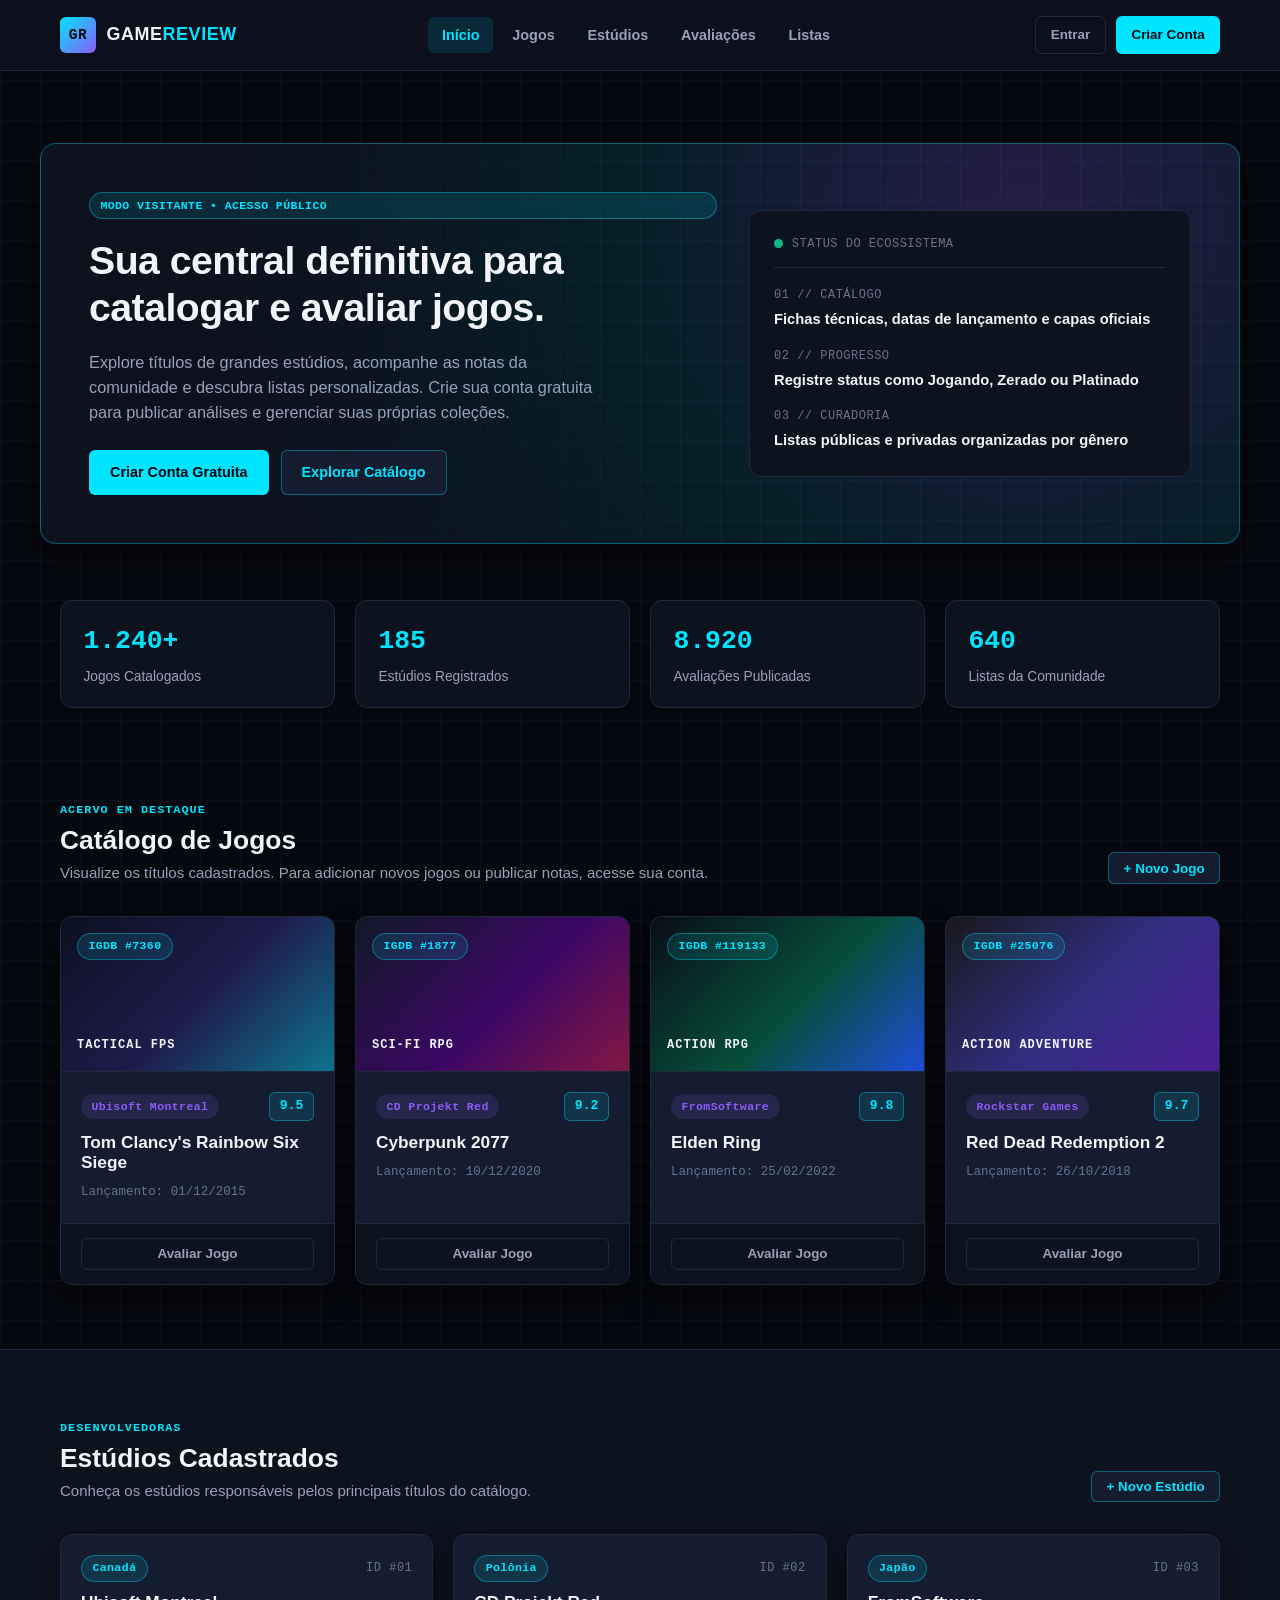
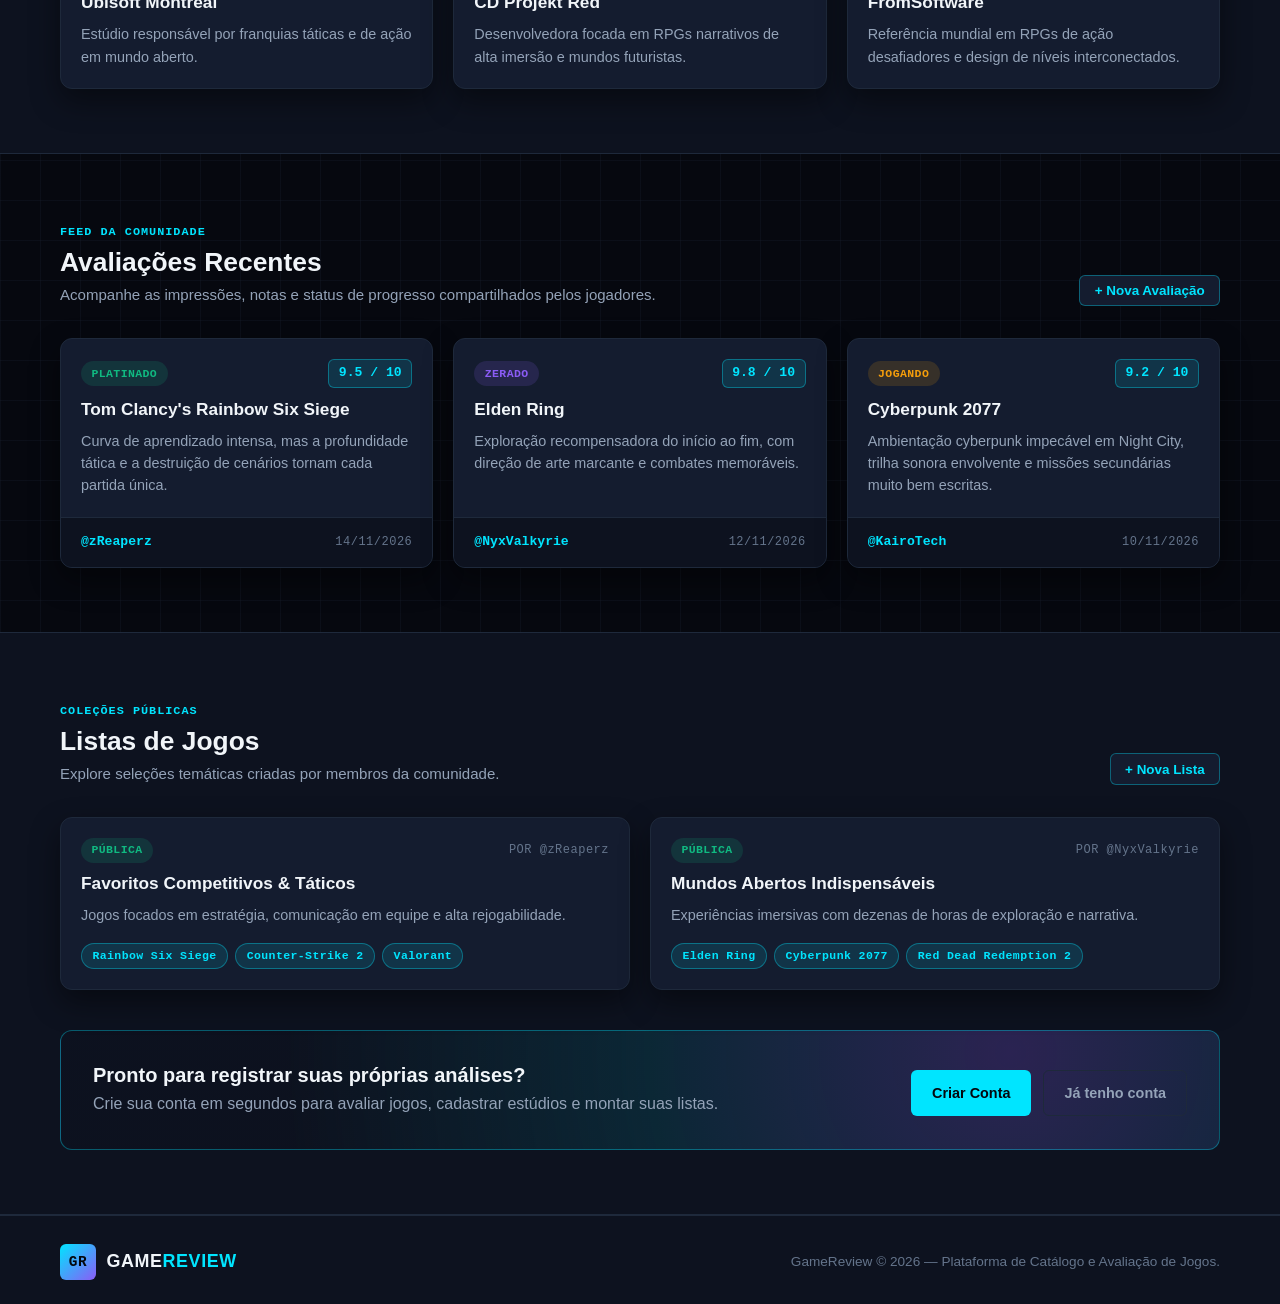
==== index.html @ a233adb2 "feat(home): cria tela inicial responsiva para visitantes Implementada a estrutura semantica da pagin" ====
<!DOCTYPE html>
<html lang="pt-BR">
<head>
    <meta charset="UTF-8">
    <meta name="viewport" content="width=device-width, initial-scale=1.0">
    <title>GameReview — Ecossistema de Análise e Catálogo de Jogos</title>
    <link rel="stylesheet" href="css/style.css">
</head>
<body>
    <header class="site-header">
        <div class="container header-inner">
            <a href="index.html" class="brand">
                <span class="brand-mark">GR</span>
                <span class="brand-name">GAME<span class="brand-accent">REVIEW</span></span>
            </a>

            <button type="button" id="menu-toggle" class="menu-toggle" aria-label="Abrir menu" aria-expanded="false">
                <span class="menu-bar"></span>
                <span class="menu-bar"></span>
                <span class="menu-bar"></span>
            </button>

            <nav id="nav-menu" class="nav-menu" aria-label="Navegação principal">
                <a href="#inicio" class="nav-link active">Início</a>
                <a href="#catalogo" class="nav-link">Jogos</a>
                <a href="#estudios" class="nav-link">Estúdios</a>
                <a href="#avaliacoes" class="nav-link">Avaliações</a>
                <a href="#listas" class="nav-link">Listas</a>
                <div class="nav-auth-mobile">
                    <a href="login.html" class="btn btn-ghost btn-sm">Entrar</a>
                    <a href="cadastro.html" class="btn btn-primary btn-sm">Criar Conta</a>
                </div>
            </nav>

            <div class="header-actions">
                <a href="login.html" class="btn btn-ghost btn-sm">Entrar</a>
                <a href="cadastro.html" class="btn btn-primary btn-sm">Criar Conta</a>
            </div>
        </div>
    </header>

    <main class="site-main">
        <section id="inicio" class="hero">
            <div class="container hero-grid">
                <div class="hero-content">
                    <span class="badge badge-cyan">MODO VISITANTE • ACESSO PÚBLICO</span>
                    <h1>Sua central definitiva para catalogar e avaliar jogos.</h1>
                    <p>Explore títulos de grandes estúdios, acompanhe as notas da comunidade e descubra listas personalizadas. Crie sua conta gratuita para publicar análises e gerenciar suas próprias coleções.</p>
                    <div class="hero-actions">
                        <a href="cadastro.html" class="btn btn-primary">Criar Conta Gratuita</a>
                        <a href="#catalogo" class="btn btn-secondary">Explorar Catálogo</a>
                    </div>
                </div>

                <aside class="hero-panel" aria-label="Resumo da plataforma">
                    <div class="hero-panel-header">
                        <span class="status-dot"></span>
                        <span class="mono-label">STATUS DO ECOSSISTEMA</span>
                    </div>
                    <div class="hero-panel-list">
                        <div class="hero-panel-item">
                            <span class="mono-label">01 // CATÁLOGO</span>
                            <strong>Fichas técnicas, datas de lançamento e capas oficiais</strong>
                        </div>
                        <div class="hero-panel-item">
                            <span class="mono-label">02 // PROGRESSO</span>
                            <strong>Registre status como Jogando, Zerado ou Platinado</strong>
                        </div>
                        <div class="hero-panel-item">
                            <span class="mono-label">03 // CURADORIA</span>
                            <strong>Listas públicas e privadas organizadas por gênero</strong>
                        </div>
                    </div>
                </aside>
            </div>
        </section>

        <section class="stats-strip" aria-label="Indicadores da comunidade">
            <div class="container grid-4">
                <article class="stat-card">
                    <span class="stat-value">1.240+</span>
                    <span class="stat-label">Jogos Catalogados</span>
                </article>
                <article class="stat-card">
                    <span class="stat-value">185</span>
                    <span class="stat-label">Estúdios Registrados</span>
                </article>
                <article class="stat-card">
                    <span class="stat-value">8.920</span>
                    <span class="stat-label">Avaliações Publicadas</span>
                </article>
                <article class="stat-card">
                    <span class="stat-value">640</span>
                    <span class="stat-label">Listas da Comunidade</span>
                </article>
            </div>
        </section>

        <section id="catalogo" class="section-block">
            <div class="container">
                <div class="home-section-header">
                    <div>
                        <span class="section-kicker">ACERVO EM DESTAQUE</span>
                        <h2>Catálogo de Jogos</h2>
                        <p>Visualize os títulos cadastrados. Para adicionar novos jogos ou publicar notas, acesse sua conta.</p>
                    </div>
                    <button type="button" class="btn btn-secondary btn-sm" data-visitor-restricted="cadastrar novos jogos">+ Novo Jogo</button>
                </div>

                <div class="grid-4">
                    <article class="card game-card">
                        <div class="game-visual cover-variant-1">
                            <span class="badge badge-cyan">IGDB #7360</span>
                            <span class="game-genre">TACTICAL FPS</span>
                        </div>
                        <div class="card-body">
                            <div class="flex-between">
                                <span class="badge badge-violet">Ubisoft Montreal</span>
                                <span class="score-chip">9.5</span>
                            </div>
                            <h3 class="card-title">Tom Clancy's Rainbow Six Siege</h3>
                            <p class="card-meta">Lançamento: 01/12/2015</p>
                        </div>
                        <div class="card-footer">
                            <button type="button" class="btn btn-ghost btn-sm btn-full" data-visitor-restricted="avaliar este jogo">Avaliar Jogo</button>
                        </div>
                    </article>

                    <article class="card game-card">
                        <div class="game-visual cover-variant-2">
                            <span class="badge badge-cyan">IGDB #1877</span>
                            <span class="game-genre">SCI-FI RPG</span>
                        </div>
                        <div class="card-body">
                            <div class="flex-between">
                                <span class="badge badge-violet">CD Projekt Red</span>
                                <span class="score-chip">9.2</span>
                            </div>
                            <h3 class="card-title">Cyberpunk 2077</h3>
                            <p class="card-meta">Lançamento: 10/12/2020</p>
                        </div>
                        <div class="card-footer">
                            <button type="button" class="btn btn-ghost btn-sm btn-full" data-visitor-restricted="avaliar este jogo">Avaliar Jogo</button>
                        </div>
                    </article>

                    <article class="card game-card">
                        <div class="game-visual cover-variant-3">
                            <span class="badge badge-cyan">IGDB #119133</span>
                            <span class="game-genre">ACTION RPG</span>
                        </div>
                        <div class="card-body">
                            <div class="flex-between">
                                <span class="badge badge-violet">FromSoftware</span>
                                <span class="score-chip">9.8</span>
                            </div>
                            <h3 class="card-title">Elden Ring</h3>
                            <p class="card-meta">Lançamento: 25/02/2022</p>
                        </div>
                        <div class="card-footer">
                            <button type="button" class="btn btn-ghost btn-sm btn-full" data-visitor-restricted="avaliar este jogo">Avaliar Jogo</button>
                        </div>
                    </article>

                    <article class="card game-card">
                        <div class="game-visual cover-variant-4">
                            <span class="badge badge-cyan">IGDB #25076</span>
                            <span class="game-genre">ACTION ADVENTURE</span>
                        </div>
                        <div class="card-body">
                            <div class="flex-between">
                                <span class="badge badge-violet">Rockstar Games</span>
                                <span class="score-chip">9.7</span>
                            </div>
                            <h3 class="card-title">Red Dead Redemption 2</h3>
                            <p class="card-meta">Lançamento: 26/10/2018</p>
                        </div>
                        <div class="card-footer">
                            <button type="button" class="btn btn-ghost btn-sm btn-full" data-visitor-restricted="avaliar este jogo">Avaliar Jogo</button>
                        </div>
                    </article>
                </div>
            </div>
        </section>

        <section id="estudios" class="section-block section-alt">
            <div class="container">
                <div class="home-section-header">
                    <div>
                        <span class="section-kicker">DESENVOLVEDORAS</span>
                        <h2>Estúdios Cadastrados</h2>
                        <p>Conheça os estúdios responsáveis pelos principais títulos do catálogo.</p>
                    </div>
                    <button type="button" class="btn btn-secondary btn-sm" data-visitor-restricted="cadastrar estúdios">+ Novo Estúdio</button>
                </div>

                <div class="grid-3">
                    <article class="card">
                        <div class="card-body">
                            <div class="flex-between">
                                <span class="badge badge-cyan">Canadá</span>
                                <span class="mono-label">ID #01</span>
                            </div>
                            <h3 class="card-title">Ubisoft Montreal</h3>
                            <p class="card-description">Estúdio responsável por franquias táticas e de ação em mundo aberto.</p>
                        </div>
                    </article>

                    <article class="card">
                        <div class="card-body">
                            <div class="flex-between">
                                <span class="badge badge-cyan">Polônia</span>
                                <span class="mono-label">ID #02</span>
                            </div>
                            <h3 class="card-title">CD Projekt Red</h3>
                            <p class="card-description">Desenvolvedora focada em RPGs narrativos de alta imersão e mundos futuristas.</p>
                        </div>
                    </article>

                    <article class="card">
                        <div class="card-body">
                            <div class="flex-between">
                                <span class="badge badge-cyan">Japão</span>
                                <span class="mono-label">ID #03</span>
                            </div>
                            <h3 class="card-title">FromSoftware</h3>
                            <p class="card-description">Referência mundial em RPGs de ação desafiadores e design de níveis interconectados.</p>
                        </div>
                    </article>
                </div>
            </div>
        </section>

        <section id="avaliacoes" class="section-block">
            <div class="container">
                <div class="home-section-header">
                    <div>
                        <span class="section-kicker">FEED DA COMUNIDADE</span>
                        <h2>Avaliações Recentes</h2>
                        <p>Acompanhe as impressões, notas e status de progresso compartilhados pelos jogadores.</p>
                    </div>
                    <button type="button" class="btn btn-secondary btn-sm" data-visitor-restricted="publicar avaliações">+ Nova Avaliação</button>
                </div>

                <div class="grid-3">
                    <article class="card review-card">
                        <div class="card-body">
                            <div class="flex-between">
                                <span class="badge badge-success">PLATINADO</span>
                                <span class="score-chip">9.5 / 10</span>
                            </div>
                            <h3 class="card-title">Tom Clancy's Rainbow Six Siege</h3>
                            <p class="card-description">Curva de aprendizado intensa, mas a profundidade tática e a destruição de cenários tornam cada partida única.</p>
                        </div>
                        <div class="card-footer flex-between">
                            <span class="author-tag">@zReaperz</span>
                            <span class="mono-label">14/11/2026</span>
                        </div>
                    </article>

                    <article class="card review-card">
                        <div class="card-body">
                            <div class="flex-between">
                                <span class="badge badge-violet">ZERADO</span>
                                <span class="score-chip">9.8 / 10</span>
                            </div>
                            <h3 class="card-title">Elden Ring</h3>
                            <p class="card-description">Exploração recompensadora do início ao fim, com direção de arte marcante e combates memoráveis.</p>
                        </div>
                        <div class="card-footer flex-between">
                            <span class="author-tag">@NyxValkyrie</span>
                            <span class="mono-label">12/11/2026</span>
                        </div>
                    </article>

                    <article class="card review-card">
                        <div class="card-body">
                            <div class="flex-between">
                                <span class="badge badge-warning">JOGANDO</span>
                                <span class="score-chip">9.2 / 10</span>
                            </div>
                            <h3 class="card-title">Cyberpunk 2077</h3>
                            <p class="card-description">Ambientação cyberpunk impecável em Night City, trilha sonora envolvente e missões secundárias muito bem escritas.</p>
                        </div>
                        <div class="card-footer flex-between">
                            <span class="author-tag">@KairoTech</span>
                            <span class="mono-label">10/11/2026</span>
                        </div>
                    </article>
                </div>
            </div>
        </section>

        <section id="listas" class="section-block section-alt">
            <div class="container">
                <div class="home-section-header">
                    <div>
                        <span class="section-kicker">COLEÇÕES PÚBLICAS</span>
                        <h2>Listas de Jogos</h2>
                        <p>Explore seleções temáticas criadas por membros da comunidade.</p>
                    </div>
                    <button type="button" class="btn btn-secondary btn-sm" data-visitor-restricted="criar listas de jogos">+ Nova Lista</button>
                </div>

                <div class="grid-2">
                    <article class="card">
                        <div class="card-body">
                            <div class="flex-between">
                                <span class="badge badge-success">PÚBLICA</span>
                                <span class="mono-label">POR @zReaperz</span>
                            </div>
                            <h3 class="card-title">Favoritos Competitivos & Táticos</h3>
                            <p class="card-description">Jogos focados em estratégia, comunicação em equipe e alta rejogabilidade.</p>
                            <div class="tag-group">
                                <span class="badge badge-cyan">Rainbow Six Siege</span>
                                <span class="badge badge-cyan">Counter-Strike 2</span>
                                <span class="badge badge-cyan">Valorant</span>
                            </div>
                        </div>
                    </article>

                    <article class="card">
                        <div class="card-body">
                            <div class="flex-between">
                                <span class="badge badge-success">PÚBLICA</span>
                                <span class="mono-label">POR @NyxValkyrie</span>
                            </div>
                            <h3 class="card-title">Mundos Abertos Indispensáveis</h3>
                            <p class="card-description">Experiências imersivas com dezenas de horas de exploração e narrativa.</p>
                            <div class="tag-group">
                                <span class="badge badge-cyan">Elden Ring</span>
                                <span class="badge badge-cyan">Cyberpunk 2077</span>
                                <span class="badge badge-cyan">Red Dead Redemption 2</span>
                            </div>
                        </div>
                    </article>
                </div>

                <div class="home-cta-box">
                    <div>
                        <h3>Pronto para registrar suas próprias análises?</h3>
                        <p>Crie sua conta em segundos para avaliar jogos, cadastrar estúdios e montar suas listas.</p>
                    </div>
                    <div class="hero-actions">
                        <a href="cadastro.html" class="btn btn-primary">Criar Conta</a>
                        <a href="login.html" class="btn btn-ghost">Já tenho conta</a>
                    </div>
                </div>
            </div>
        </section>
    </main>

    <footer class="site-footer">
        <div class="container footer-inner">
            <div class="brand">
                <span class="brand-mark">GR</span>
                <span class="brand-name">GAME<span class="brand-accent">REVIEW</span></span>
            </div>
            <p class="footer-copy">GameReview © 2026 — Plataforma de Catálogo e Avaliação de Jogos.</p>
        </div>
    </footer>

    <div id="visitor-toast" class="visitor-toast hidden" role="alert" aria-live="assertive">
        <div class="visitor-toast-header">
            <span class="badge badge-cyan">ACESSO RESTRITO</span>
            <button type="button" id="close-visitor-toast" class="toast-close" aria-label="Fechar aviso">×</button>
        </div>
        <p id="visitor-toast-text" class="visitor-toast-text">Faça login ou crie uma conta para interagir com a plataforma.</p>
        <div class="visitor-toast-actions">
            <a href="login.html" class="btn btn-ghost btn-sm">Entrar</a>
            <a href="cadastro.html" class="btn btn-primary btn-sm">Criar Conta</a>
        </div>
    </div>

    <script src="js/ui.js"></script>
</body>
</html>
---- css/style.css ----
*,
*::before,
*::after {
    box-sizing: border-box;
    margin: 0;
    padding: 0;
}

html {
    scroll-behavior: smooth;
    font-size: 16px;
}

img,
svg {
    display: block;
    max-width: 100%;
}

button,
input,
select,
textarea {
    font-family: inherit;
    font-size: inherit;
    color: inherit;
}

a {
    color: inherit;
    text-decoration: none;
}

ul,
ol {
    list-style: none;
}

:root {
    --color-bg-base: #06080f;
    --color-bg-surface: #0d121f;
    --color-bg-elevated: #141c2f;
    --color-bg-glass: rgba(13, 18, 31, 0.88);
    --color-primary: #00e5ff;
    --color-primary-hover: #38efff;
    --color-primary-soft: rgba(0, 229, 255, 0.12);
    --color-secondary: #8b5cf6;
    --color-secondary-soft: rgba(139, 92, 246, 0.15);
    --color-accent: #ec4899;
    --color-success: #10b981;
    --color-success-soft: rgba(16, 185, 129, 0.15);
    --color-warning: #f59e0b;
    --color-warning-soft: rgba(245, 158, 11, 0.15);
    --color-danger: #ef4444;
    --color-danger-soft: rgba(239, 68, 68, 0.15);
    --color-text-primary: #f1f5f9;
    --color-text-secondary: #94a3b8;
    --color-text-muted: #64748b;
    --color-text-inverse: #04070d;
    --color-border: #1e293b;
    --color-border-bright: rgba(0, 229, 255, 0.35);
    --color-transparent: transparent;
    --gradient-brand: linear-gradient(135deg, #00e5ff 0%, #8b5cf6 100%);
    --gradient-hero: radial-gradient(circle at 82% 18%, rgba(139, 92, 246, 0.24) 0%, rgba(0, 229, 255, 0.1) 38%, rgba(13, 18, 31, 0.96) 76%);
    --gradient-grid: linear-gradient(rgba(30, 41, 59, 0.22) 1px, transparent 1px), linear-gradient(90deg, rgba(30, 41, 59, 0.22) 1px, transparent 1px);
    --gradient-cover-1: linear-gradient(135deg, #0b1120 0%, #1e1b4b 52%, #0e7490 100%);
    --gradient-cover-2: linear-gradient(135deg, #111827 0%, #3b0764 55%, #831843 100%);
    --gradient-cover-3: linear-gradient(135deg, #090d16 0%, #064e3b 55%, #1d4ed8 100%);
    --gradient-cover-4: linear-gradient(135deg, #18181b 0%, #312e81 52%, #4c1d95 100%);
    --shadow-card: 0 12px 30px rgba(0, 0, 0, 0.45);
    --shadow-glow: 0 0 22px rgba(0, 229, 255, 0.24);
    --font-sans: 'Inter', -apple-system, BlinkMacSystemFont, 'Segoe UI', Roboto, sans-serif;
    --font-mono: 'JetBrains Mono', 'Fira Code', Consolas, monospace;
    --radius-sm: 6px;
    --radius-md: 12px;
    --radius-lg: 16px;
    --radius-full: 999px;
    --transition-fast: 0.2s ease;
}

body {
    font-family: var(--font-sans);
    background-color: var(--color-bg-base);
    background-image: var(--gradient-grid);
    background-size: 40px 40px;
    color: var(--color-text-primary);
    line-height: 1.55;
    min-height: 100vh;
    display: flex;
    flex-direction: column;
}

::selection {
    background-color: var(--color-primary);
    color: var(--color-text-inverse);
}

h1,
h2,
h3,
h4 {
    line-height: 1.2;
    font-weight: 700;
    color: var(--color-text-primary);
}

p {
    color: var(--color-text-secondary);
}

.container {
    width: 100%;
    max-width: 1200px;
    margin: 0 auto;
    padding: 0 1.25rem;
}

.site-header {
    position: sticky;
    top: 0;
    z-index: 40;
    background-color: var(--color-bg-glass);
    backdrop-filter: blur(12px);
    border-bottom: 1px solid var(--color-border);
}

.header-inner {
    height: 70px;
    display: flex;
    align-items: center;
    justify-content: space-between;
    gap: 1rem;
}

.header-actions {
    display: flex;
    align-items: center;
    gap: 0.65rem;
}

.site-main {
    flex: 1;
}

.section-block {
    padding: 4rem 0;
}

.section-alt {
    background-color: var(--color-bg-surface);
    border-top: 1px solid var(--color-border);
    border-bottom: 1px solid var(--color-border);
}

.site-footer {
    background-color: var(--color-bg-surface);
    border-top: 1px solid var(--color-border);
    padding: 1.75rem 0;
}

.footer-inner {
    display: flex;
    align-items: center;
    justify-content: space-between;
    gap: 1rem;
    flex-wrap: wrap;
}

.footer-copy {
    font-size: 0.85rem;
    color: var(--color-text-muted);
}

.brand {
    display: inline-flex;
    align-items: center;
    gap: 0.65rem;
    font-weight: 800;
    letter-spacing: 0.6px;
}

.brand-mark {
    display: inline-flex;
    align-items: center;
    justify-content: center;
    width: 36px;
    height: 36px;
    border-radius: var(--radius-sm);
    background: var(--gradient-brand);
    color: var(--color-text-inverse);
    font-family: var(--font-mono);
    font-size: 0.9rem;
    font-weight: 800;
}

.brand-name {
    font-size: 1.12rem;
    color: var(--color-text-primary);
}

.brand-accent {
    color: var(--color-primary);
}

.nav-menu {
    display: flex;
    align-items: center;
    gap: 0.35rem;
}

.nav-link {
    padding: 0.45rem 0.85rem;
    border-radius: var(--radius-sm);
    font-size: 0.9rem;
    font-weight: 600;
    color: var(--color-text-secondary);
    transition: color var(--transition-fast), background-color var(--transition-fast);
}

.nav-link:hover,
.nav-link.active {
    color: var(--color-primary);
    background-color: var(--color-primary-soft);
}

.nav-auth-mobile {
    display: none;
}

.menu-toggle {
    display: none;
    flex-direction: column;
    justify-content: center;
    gap: 5px;
    width: 38px;
    height: 38px;
    padding: 0.45rem;
    background-color: var(--color-bg-elevated);
    border: 1px solid var(--color-border);
    border-radius: var(--radius-sm);
    cursor: pointer;
}

.menu-bar {
    width: 100%;
    height: 2px;
    background-color: var(--color-text-primary);
    border-radius: var(--radius-full);
}

.btn {
    display: inline-flex;
    align-items: center;
    justify-content: center;
    gap: 0.45rem;
    padding: 0.65rem 1.25rem;
    border-radius: var(--radius-sm);
    border: 1px solid var(--color-transparent);
    font-size: 0.9rem;
    font-weight: 600;
    cursor: pointer;
    transition: background-color var(--transition-fast), border-color var(--transition-fast), box-shadow var(--transition-fast), transform var(--transition-fast);
}

.btn:active {
    transform: translateY(1px);
}

.btn-primary {
    background-color: var(--color-primary);
    color: var(--color-text-inverse);
}

.btn-primary:hover {
    background-color: var(--color-primary-hover);
    box-shadow: var(--shadow-glow);
}

.btn-secondary {
    background-color: var(--color-bg-elevated);
    border-color: var(--color-border-bright);
    color: var(--color-primary);
}

.btn-secondary:hover {
    background-color: var(--color-primary-soft);
}

.btn-ghost {
    background-color: var(--color-transparent);
    border-color: var(--color-border);
    color: var(--color-text-secondary);
}

.btn-ghost:hover {
    border-color: var(--color-text-secondary);
    color: var(--color-text-primary);
}

.btn-sm {
    padding: 0.45rem 0.9rem;
    font-size: 0.84rem;
}

.btn-full {
    width: 100%;
}

.badge {
    display: inline-flex;
    align-items: center;
    padding: 0.22rem 0.65rem;
    border-radius: var(--radius-full);
    font-family: var(--font-mono);
    font-size: 0.72rem;
    font-weight: 700;
    letter-spacing: 0.4px;
    background-color: var(--color-bg-elevated);
    color: var(--color-text-secondary);
}

.badge-cyan {
    background-color: var(--color-primary-soft);
    color: var(--color-primary);
    border: 1px solid var(--color-border-bright);
}

.badge-violet {
    background-color: var(--color-secondary-soft);
    color: var(--color-secondary);
}

.badge-success {
    background-color: var(--color-success-soft);
    color: var(--color-success);
}

.badge-warning {
    background-color: var(--color-warning-soft);
    color: var(--color-warning);
}

.score-chip {
    display: inline-flex;
    align-items: center;
    padding: 0.22rem 0.6rem;
    border-radius: var(--radius-sm);
    background-color: var(--color-primary-soft);
    border: 1px solid var(--color-border-bright);
    color: var(--color-primary);
    font-family: var(--font-mono);
    font-size: 0.82rem;
    font-weight: 800;
}

.mono-label {
    font-family: var(--font-mono);
    font-size: 0.75rem;
    color: var(--color-text-muted);
    letter-spacing: 0.5px;
}

.card {
    background-color: var(--color-bg-elevated);
    border: 1px solid var(--color-border);
    border-radius: var(--radius-md);
    overflow: hidden;
    display: flex;
    flex-direction: column;
    box-shadow: var(--shadow-card);
    transition: border-color var(--transition-fast), transform var(--transition-fast);
}

.card:hover {
    border-color: var(--color-border-bright);
    transform: translateY(-2px);
}

.card-body {
    padding: 1.25rem;
    flex: 1;
    display: flex;
    flex-direction: column;
    gap: 0.65rem;
}

.card-title {
    font-size: 1.08rem;
}

.card-meta {
    font-family: var(--font-mono);
    font-size: 0.78rem;
    color: var(--color-text-muted);
}

.card-description {
    font-size: 0.9rem;
    color: var(--color-text-secondary);
}

.card-footer {
    padding: 0.9rem 1.25rem;
    background-color: var(--color-bg-surface);
    border-top: 1px solid var(--color-border);
}

.tag-group {
    display: flex;
    flex-wrap: wrap;
    gap: 0.45rem;
    margin-top: 0.35rem;
}

.hero {
    padding: 4.5rem 0 3.5rem;
}

.hero-grid {
    display: grid;
    grid-template-columns: 1.35fr 0.95fr;
    gap: 2rem;
    align-items: center;
    background: var(--gradient-hero);
    border: 1px solid var(--color-border-bright);
    border-radius: var(--radius-lg);
    padding: 3rem;
    box-shadow: var(--shadow-card);
}

.hero-content {
    display: flex;
    flex-direction: column;
    gap: 1.15rem;
}

.hero-content h1 {
    font-size: 2.45rem;
    letter-spacing: -0.5px;
}

.hero-content p {
    font-size: 1.02rem;
    max-width: 58ch;
}

.hero-actions {
    display: flex;
    align-items: center;
    gap: 0.75rem;
    flex-wrap: wrap;
    margin-top: 0.35rem;
}

.hero-panel {
    background-color: var(--color-bg-surface);
    border: 1px solid var(--color-border);
    border-radius: var(--radius-md);
    padding: 1.5rem;
    display: flex;
    flex-direction: column;
    gap: 1.15rem;
}

.hero-panel-header {
    display: flex;
    align-items: center;
    gap: 0.55rem;
    padding-bottom: 0.85rem;
    border-bottom: 1px solid var(--color-border);
}

.status-dot {
    width: 9px;
    height: 9px;
    border-radius: var(--radius-full);
    background-color: var(--color-success);
    box-shadow: var(--shadow-glow);
}

.hero-panel-list {
    display: flex;
    flex-direction: column;
    gap: 1rem;
}

.hero-panel-item {
    display: flex;
    flex-direction: column;
    gap: 0.2rem;
}

.hero-panel-item strong {
    font-size: 0.92rem;
    color: var(--color-text-primary);
}

.stats-strip {
    padding-bottom: 1.5rem;
}

.stat-card {
    background-color: var(--color-bg-surface);
    border: 1px solid var(--color-border);
    border-radius: var(--radius-md);
    padding: 1.25rem 1.4rem;
    display: flex;
    flex-direction: column;
    gap: 0.25rem;
}

.stat-value {
    font-family: var(--font-mono);
    font-size: 1.65rem;
    font-weight: 800;
    color: var(--color-primary);
}

.stat-label {
    font-size: 0.86rem;
    color: var(--color-text-secondary);
}

.game-visual {
    height: 155px;
    padding: 1rem;
    display: flex;
    flex-direction: column;
    justify-content: space-between;
    align-items: flex-start;
    border-bottom: 1px solid var(--color-border);
}

.cover-variant-1 {
    background: var(--gradient-cover-1);
}

.cover-variant-2 {
    background: var(--gradient-cover-2);
}

.cover-variant-3 {
    background: var(--gradient-cover-3);
}

.cover-variant-4 {
    background: var(--gradient-cover-4);
}

.game-genre {
    font-family: var(--font-mono);
    font-size: 0.75rem;
    font-weight: 700;
    letter-spacing: 1px;
    color: var(--color-text-primary);
}

.author-tag {
    font-family: var(--font-mono);
    font-size: 0.82rem;
    font-weight: 700;
    color: var(--color-primary);
}

.visitor-toast {
    position: fixed;
    bottom: 1.5rem;
    right: 1.5rem;
    z-index: 60;
    width: calc(100% - 3rem);
    max-width: 390px;
    background-color: var(--color-bg-elevated);
    border: 1px solid var(--color-border-bright);
    border-radius: var(--radius-md);
    padding: 1.15rem;
    box-shadow: var(--shadow-card);
    display: flex;
    flex-direction: column;
    gap: 0.75rem;
}

.visitor-toast-header {
    display: flex;
    align-items: center;
    justify-content: space-between;
}

.toast-close {
    background-color: var(--color-transparent);
    border: none;
    color: var(--color-text-muted);
    font-size: 1.35rem;
    line-height: 1;
    cursor: pointer;
}

.toast-close:hover {
    color: var(--color-text-primary);
}

.visitor-toast-text {
    font-size: 0.9rem;
    color: var(--color-text-primary);
}

.visitor-toast-actions {
    display: flex;
    gap: 0.6rem;
}

.grid-4 {
    display: grid;
    grid-template-columns: repeat(4, 1fr);
    gap: 1.25rem;
}

.grid-3 {
    display: grid;
    grid-template-columns: repeat(3, 1fr);
    gap: 1.25rem;
}

.grid-2 {
    display: grid;
    grid-template-columns: repeat(2, 1fr);
    gap: 1.25rem;
}

.flex-between {
    display: flex;
    align-items: center;
    justify-content: space-between;
    gap: 0.5rem;
}

.hidden {
    display: none !important;
}

.home-section-header {
    display: flex;
    align-items: flex-end;
    justify-content: space-between;
    gap: 1rem;
    margin-bottom: 2rem;
    flex-wrap: wrap;
}

.section-kicker {
    display: inline-block;
    font-family: var(--font-mono);
    font-size: 0.74rem;
    font-weight: 700;
    letter-spacing: 1px;
    color: var(--color-primary);
    margin-bottom: 0.35rem;
}

.home-section-header h2 {
    font-size: 1.65rem;
    margin-bottom: 0.25rem;
}

.home-section-header p {
    font-size: 0.94rem;
}

.home-cta-box {
    margin-top: 2.5rem;
    padding: 2rem;
    background: var(--gradient-hero);
    border: 1px solid var(--color-border-bright);
    border-radius: var(--radius-md);
    display: flex;
    align-items: center;
    justify-content: space-between;
    gap: 1.5rem;
    flex-wrap: wrap;
}

.home-cta-box h3 {
    font-size: 1.25rem;
    margin-bottom: 0.3rem;
}

@media (max-width: 1024px) {
    .hero-grid {
        grid-template-columns: 1fr;
        padding: 2.25rem;
    }

    .grid-4 {
        grid-template-columns: repeat(2, 1fr);
    }

    .grid-3 {
        grid-template-columns: repeat(2, 1fr);
    }
}

@media (max-width: 768px) {
    .menu-toggle {
        display: flex;
    }

    .header-actions {
        display: none;
    }

    .nav-menu {
        position: absolute;
        top: 70px;
        left: 0;
        right: 0;
        background-color: var(--color-bg-surface);
        border-bottom: 1px solid var(--color-border);
        padding: 1rem 1.25rem 1.25rem;
        flex-direction: column;
        align-items: stretch;
        display: none;
    }

    .nav-menu.is-open {
        display: flex;
    }

    .nav-auth-mobile {
        display: grid;
        grid-template-columns: 1fr 1fr;
        gap: 0.65rem;
        margin-top: 0.75rem;
        padding-top: 0.75rem;
        border-top: 1px solid var(--color-border);
    }

    .hero {
        padding: 2.5rem 0;
    }

    .hero-grid {
        padding: 1.75rem 1.35rem;
    }

    .hero-content h1 {
        font-size: 1.85rem;
    }

    .grid-4,
    .grid-3,
    .grid-2 {
        grid-template-columns: 1fr;
    }
}
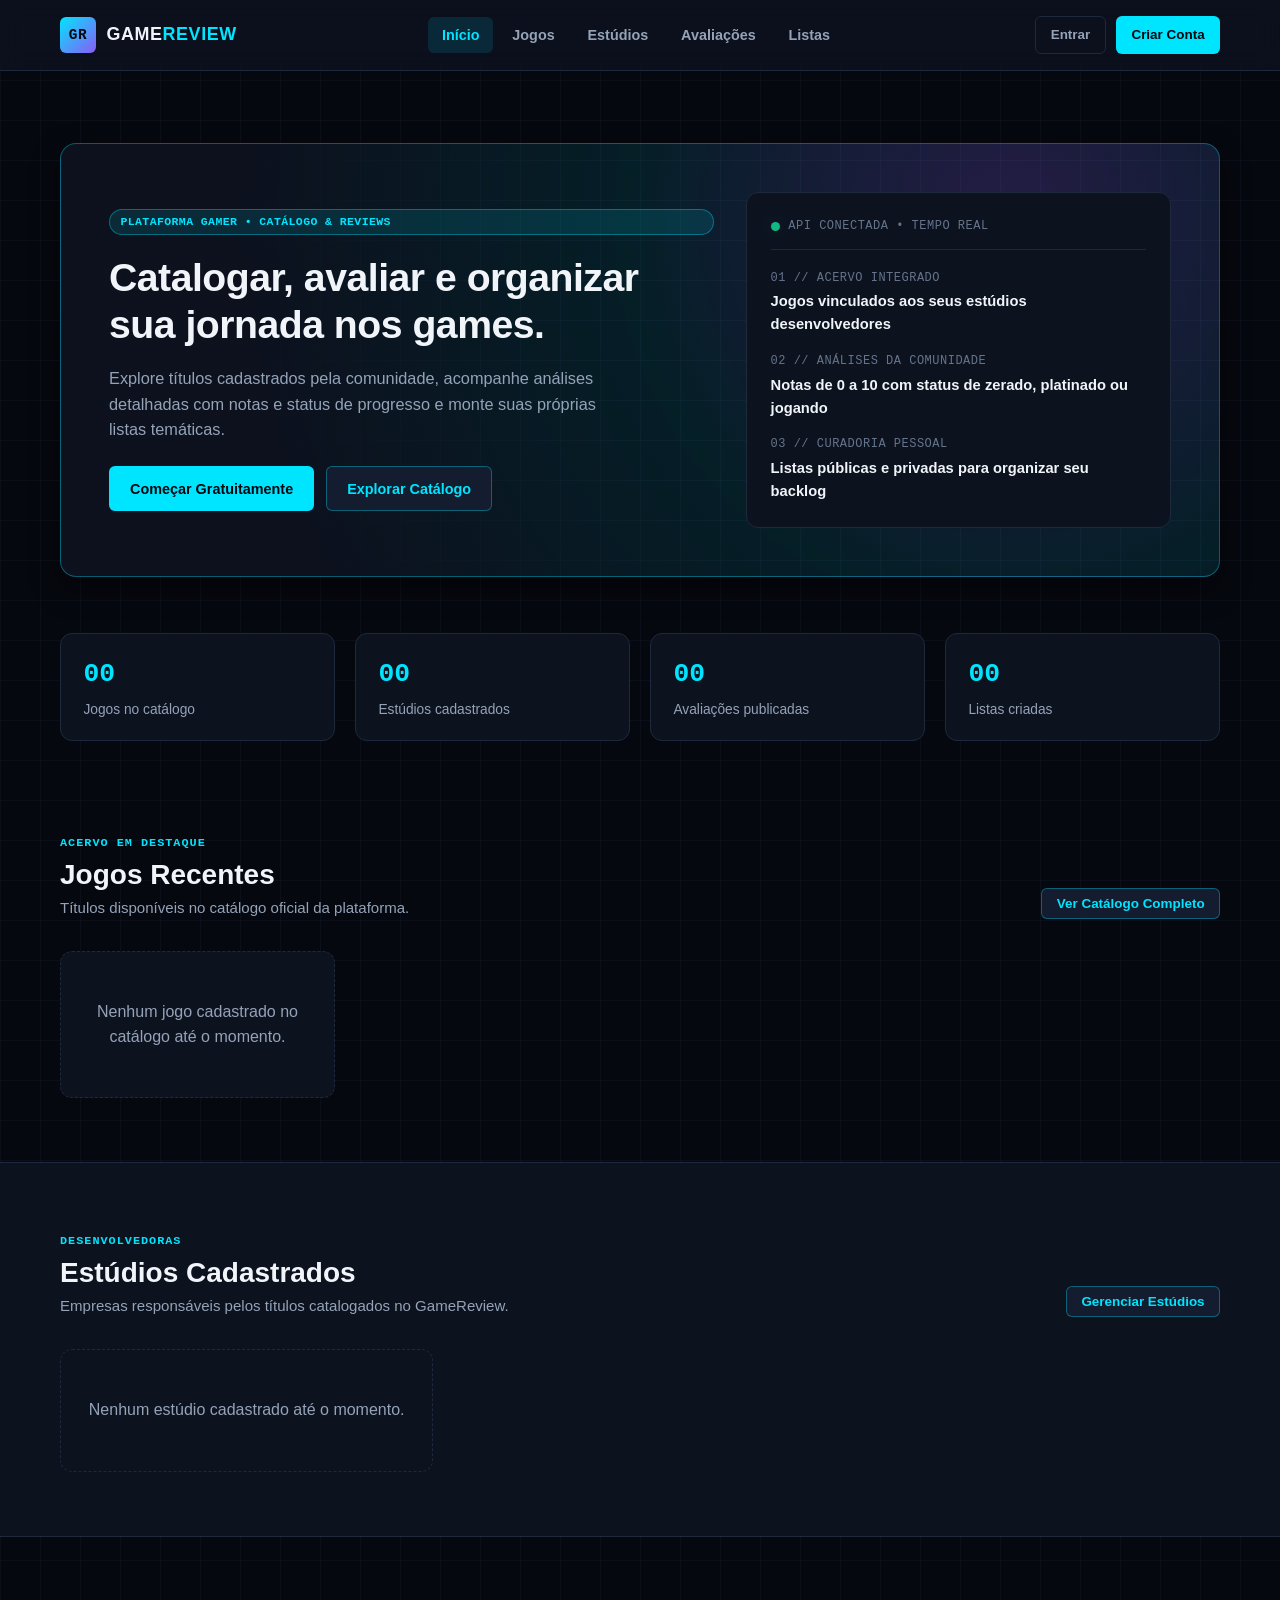
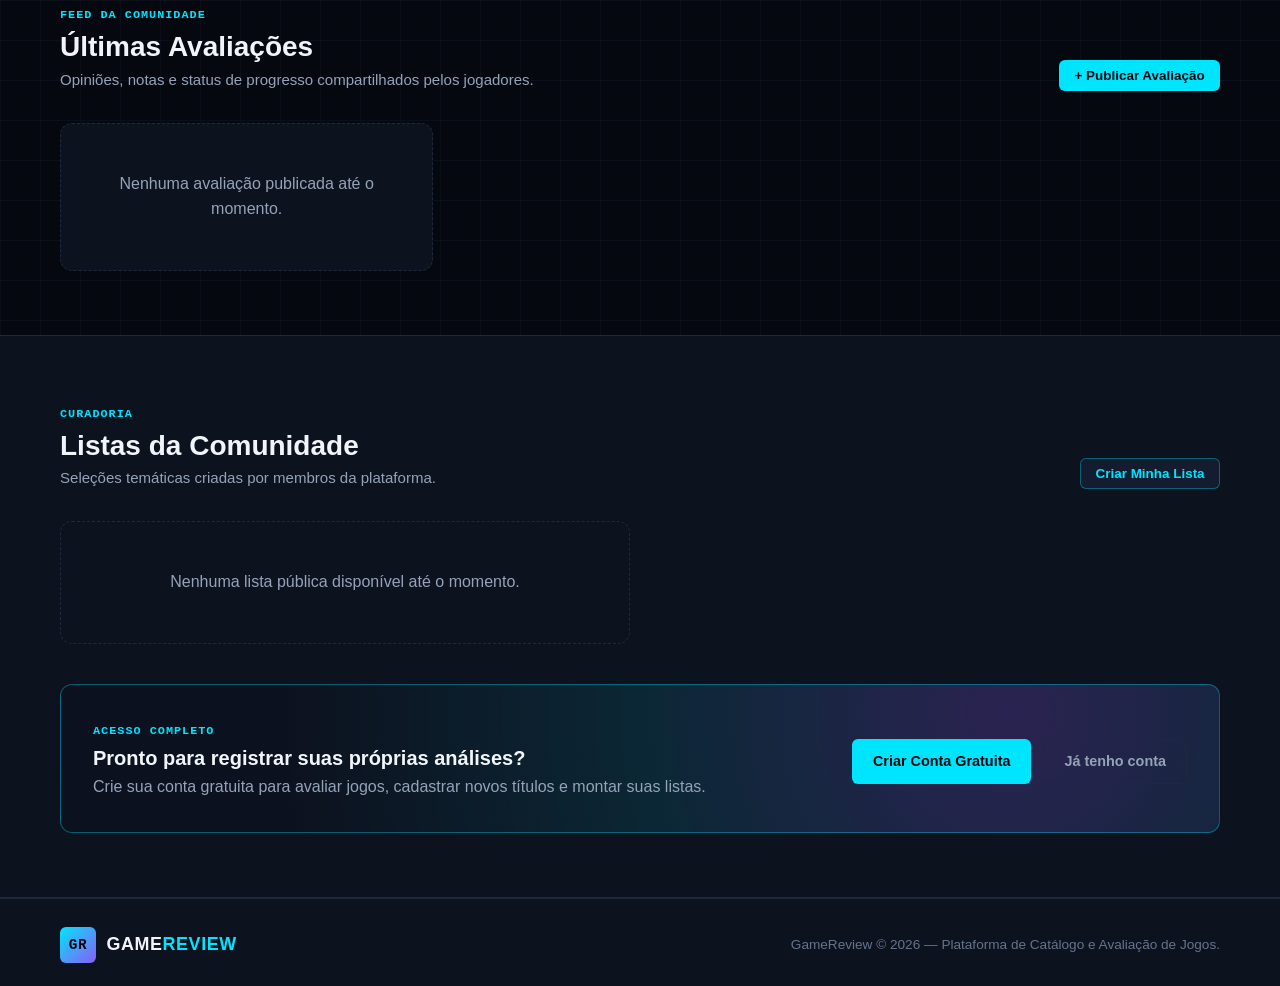
==== commit 9352afff: "feat(home): integra pagina inicial com os endpoints da API REST Atualizada a pagina index.html e o m" ====
--- a/index.html
+++ b/index.html
@@ -3,7 +3,7 @@
 <head>
     <meta charset="UTF-8">
     <meta name="viewport" content="width=device-width, initial-scale=1.0">
-    <title>GameReview — Ecossistema de Análise e Catálogo de Jogos</title>
+    <title>GameReview — Catálogo e Avaliações da Comunidade</title>
     <link rel="stylesheet" href="css/style.css">
 </head>
 <body>
@@ -26,13 +26,13 @@
                 <a href="#estudios" class="nav-link">Estúdios</a>
                 <a href="#avaliacoes" class="nav-link">Avaliações</a>
                 <a href="#listas" class="nav-link">Listas</a>
-                <div class="nav-auth-mobile">
+                <div id="home-mobile-auth" class="nav-auth-mobile">
                     <a href="login.html" class="btn btn-ghost btn-sm">Entrar</a>
                     <a href="cadastro.html" class="btn btn-primary btn-sm">Criar Conta</a>
                 </div>
             </nav>
 
-            <div class="header-actions">
+            <div id="home-header-actions" class="header-actions">
                 <a href="login.html" class="btn btn-ghost btn-sm">Entrar</a>
                 <a href="cadastro.html" class="btn btn-primary btn-sm">Criar Conta</a>
             </div>
@@ -41,308 +41,147 @@
 
     <main class="site-main">
         <section id="inicio" class="hero">
-            <div class="container hero-grid">
-                <div class="hero-content">
-                    <span class="badge badge-cyan">MODO VISITANTE • ACESSO PÚBLICO</span>
-                    <h1>Sua central definitiva para catalogar e avaliar jogos.</h1>
-                    <p>Explore títulos de grandes estúdios, acompanhe as notas da comunidade e descubra listas personalizadas. Crie sua conta gratuita para publicar análises e gerenciar suas próprias coleções.</p>
+            <div class="container">
+                <div class="hero-grid">
+                    <div class="hero-content">
+                        <span class="badge badge-cyan">PLATAFORMA GAMER • CATÁLOGO & REVIEWS</span>
+                        <h1>Catalogar, avaliar e organizar sua jornada nos games.</h1>
+                        <p>Explore títulos cadastrados pela comunidade, acompanhe análises detalhadas com notas e status de progresso e monte suas próprias listas temáticas.</p>
+                        <div class="hero-actions">
+                            <a href="cadastro.html" id="hero-primary-cta" class="btn btn-primary">Começar Gratuitamente</a>
+                            <a href="#catalogo" class="btn btn-secondary">Explorar Catálogo</a>
+                        </div>
+                    </div>
+
+                    <aside class="hero-panel" aria-label="Resumo da plataforma">
+                        <div class="hero-panel-header">
+                            <span class="status-dot"></span>
+                            <span class="mono-label">API CONECTADA • TEMPO REAL</span>
+                        </div>
+                        <div class="hero-panel-list">
+                            <div class="hero-panel-item">
+                                <span class="mono-label">01 // ACERVO INTEGRADO</span>
+                                <strong>Jogos vinculados aos seus estúdios desenvolvedores</strong>
+                            </div>
+                            <div class="hero-panel-item">
+                                <span class="mono-label">02 // ANÁLISES DA COMUNIDADE</span>
+                                <strong>Notas de 0 a 10 com status de zerado, platinado ou jogando</strong>
+                            </div>
+                            <div class="hero-panel-item">
+                                <span class="mono-label">03 // CURADORIA PESSOAL</span>
+                                <strong>Listas públicas e privadas para organizar seu backlog</strong>
+                            </div>
+                        </div>
+                    </aside>
+                </div>
+            </div>
+        </section>
+
+        <section class="stats-strip" aria-label="Indicadores da plataforma">
+            <div class="container">
+                <div class="grid-4">
+                    <div class="stat-card">
+                        <span id="stat-games" class="stat-value">--</span>
+                        <span class="stat-label">Jogos no catálogo</span>
+                    </div>
+                    <div class="stat-card">
+                        <span id="stat-studios" class="stat-value">--</span>
+                        <span class="stat-label">Estúdios cadastrados</span>
+                    </div>
+                    <div class="stat-card">
+                        <span id="stat-reviews" class="stat-value">--</span>
+                        <span class="stat-label">Avaliações publicadas</span>
+                    </div>
+                    <div class="stat-card">
+                        <span id="stat-lists" class="stat-value">--</span>
+                        <span class="stat-label">Listas criadas</span>
+                    </div>
+                </div>
+            </div>
+        </section>
+
+        <section id="catalogo" class="section-block">
+            <div class="container">
+                <div class="home-section-header">
+                    <div>
+                        <span class="section-kicker">ACERVO EM DESTAQUE</span>
+                        <h2>Jogos Recentes</h2>
+                        <p>Títulos disponíveis no catálogo oficial da plataforma.</p>
+                    </div>
+                    <button type="button" class="btn btn-secondary btn-sm" data-auth-target="jogos.html" data-visitor-restricted="cadastrar ou gerenciar jogos">Ver Catálogo Completo</button>
+                </div>
+
+                <div id="home-games-grid" class="grid-4">
+                    <div class="empty-state">
+                        <p>Carregando jogos do catálogo...</p>
+                    </div>
+                </div>
+            </div>
+        </section>
+
+        <section id="estudios" class="section-block section-alt">
+            <div class="container">
+                <div class="home-section-header">
+                    <div>
+                        <span class="section-kicker">DESENVOLVEDORAS</span>
+                        <h2>Estúdios Cadastrados</h2>
+                        <p>Empresas responsáveis pelos títulos catalogados no GameReview.</p>
+                    </div>
+                    <button type="button" class="btn btn-secondary btn-sm" data-auth-target="estudios.html" data-visitor-restricted="explorar ou cadastrar estúdios">Gerenciar Estúdios</button>
+                </div>
+
+                <div id="home-studios-grid" class="grid-3">
+                    <div class="empty-state">
+                        <p>Carregando estúdios cadastrados...</p>
+                    </div>
+                </div>
+            </div>
+        </section>
+
+        <section id="avaliacoes" class="section-block">
+            <div class="container">
+                <div class="home-section-header">
+                    <div>
+                        <span class="section-kicker">FEED DA COMUNIDADE</span>
+                        <h2>Últimas Avaliações</h2>
+                        <p>Opiniões, notas e status de progresso compartilhados pelos jogadores.</p>
+                    </div>
+                    <button type="button" class="btn btn-primary btn-sm" data-auth-target="avaliacoes.html" data-visitor-restricted="publicar uma avaliação">+ Publicar Avaliação</button>
+                </div>
+
+                <div id="home-reviews-grid" class="grid-3">
+                    <div class="empty-state">
+                        <p>Carregando avaliações recentes...</p>
+                    </div>
+                </div>
+            </div>
+        </section>
+
+        <section id="listas" class="section-block section-alt">
+            <div class="container">
+                <div class="home-section-header">
+                    <div>
+                        <span class="section-kicker">CURADORIA</span>
+                        <h2>Listas da Comunidade</h2>
+                        <p>Seleções temáticas criadas por membros da plataforma.</p>
+                    </div>
+                    <button type="button" class="btn btn-secondary btn-sm" data-auth-target="listas.html" data-visitor-restricted="criar ou gerenciar listas">Criar Minha Lista</button>
+                </div>
+
+                <div id="home-lists-grid" class="grid-2">
+                    <div class="empty-state">
+                        <p>Carregando listas da comunidade...</p>
+                    </div>
+                </div>
+
+                <div class="home-cta-box">
+                    <div>
+                        <span class="section-kicker">ACESSO COMPLETO</span>
+                        <h3>Pronto para registrar suas próprias análises?</h3>
+                        <p>Crie sua conta gratuita para avaliar jogos, cadastrar novos títulos e montar suas listas.</p>
+                    </div>
                     <div class="hero-actions">
                         <a href="cadastro.html" class="btn btn-primary">Criar Conta Gratuita</a>
-                        <a href="#catalogo" class="btn btn-secondary">Explorar Catálogo</a>
-                    </div>
-                </div>
-
-                <aside class="hero-panel" aria-label="Resumo da plataforma">
-                    <div class="hero-panel-header">
-                        <span class="status-dot"></span>
-                        <span class="mono-label">STATUS DO ECOSSISTEMA</span>
-                    </div>
-                    <div class="hero-panel-list">
-                        <div class="hero-panel-item">
-                            <span class="mono-label">01 // CATÁLOGO</span>
-                            <strong>Fichas técnicas, datas de lançamento e capas oficiais</strong>
-                        </div>
-                        <div class="hero-panel-item">
-                            <span class="mono-label">02 // PROGRESSO</span>
-                            <strong>Registre status como Jogando, Zerado ou Platinado</strong>
-                        </div>
-                        <div class="hero-panel-item">
-                            <span class="mono-label">03 // CURADORIA</span>
-                            <strong>Listas públicas e privadas organizadas por gênero</strong>
-                        </div>
-                    </div>
-                </aside>
-            </div>
-        </section>
-
-        <section class="stats-strip" aria-label="Indicadores da comunidade">
-            <div class="container grid-4">
-                <article class="stat-card">
-                    <span class="stat-value">1.240+</span>
-                    <span class="stat-label">Jogos Catalogados</span>
-                </article>
-                <article class="stat-card">
-                    <span class="stat-value">185</span>
-                    <span class="stat-label">Estúdios Registrados</span>
-                </article>
-                <article class="stat-card">
-                    <span class="stat-value">8.920</span>
-                    <span class="stat-label">Avaliações Publicadas</span>
-                </article>
-                <article class="stat-card">
-                    <span class="stat-value">640</span>
-                    <span class="stat-label">Listas da Comunidade</span>
-                </article>
-            </div>
-        </section>
-
-        <section id="catalogo" class="section-block">
-            <div class="container">
-                <div class="home-section-header">
-                    <div>
-                        <span class="section-kicker">ACERVO EM DESTAQUE</span>
-                        <h2>Catálogo de Jogos</h2>
-                        <p>Visualize os títulos cadastrados. Para adicionar novos jogos ou publicar notas, acesse sua conta.</p>
-                    </div>
-                    <button type="button" class="btn btn-secondary btn-sm" data-visitor-restricted="cadastrar novos jogos">+ Novo Jogo</button>
-                </div>
-
-                <div class="grid-4">
-                    <article class="card game-card">
-                        <div class="game-visual cover-variant-1">
-                            <span class="badge badge-cyan">IGDB #7360</span>
-                            <span class="game-genre">TACTICAL FPS</span>
-                        </div>
-                        <div class="card-body">
-                            <div class="flex-between">
-                                <span class="badge badge-violet">Ubisoft Montreal</span>
-                                <span class="score-chip">9.5</span>
-                            </div>
-                            <h3 class="card-title">Tom Clancy's Rainbow Six Siege</h3>
-                            <p class="card-meta">Lançamento: 01/12/2015</p>
-                        </div>
-                        <div class="card-footer">
-                            <button type="button" class="btn btn-ghost btn-sm btn-full" data-visitor-restricted="avaliar este jogo">Avaliar Jogo</button>
-                        </div>
-                    </article>
-
-                    <article class="card game-card">
-                        <div class="game-visual cover-variant-2">
-                            <span class="badge badge-cyan">IGDB #1877</span>
-                            <span class="game-genre">SCI-FI RPG</span>
-                        </div>
-                        <div class="card-body">
-                            <div class="flex-between">
-                                <span class="badge badge-violet">CD Projekt Red</span>
-                                <span class="score-chip">9.2</span>
-                            </div>
-                            <h3 class="card-title">Cyberpunk 2077</h3>
-                            <p class="card-meta">Lançamento: 10/12/2020</p>
-                        </div>
-                        <div class="card-footer">
-                            <button type="button" class="btn btn-ghost btn-sm btn-full" data-visitor-restricted="avaliar este jogo">Avaliar Jogo</button>
-                        </div>
-                    </article>
-
-                    <article class="card game-card">
-                        <div class="game-visual cover-variant-3">
-                            <span class="badge badge-cyan">IGDB #119133</span>
-                            <span class="game-genre">ACTION RPG</span>
-                        </div>
-                        <div class="card-body">
-                            <div class="flex-between">
-                                <span class="badge badge-violet">FromSoftware</span>
-                                <span class="score-chip">9.8</span>
-                            </div>
-                            <h3 class="card-title">Elden Ring</h3>
-                            <p class="card-meta">Lançamento: 25/02/2022</p>
-                        </div>
-                        <div class="card-footer">
-                            <button type="button" class="btn btn-ghost btn-sm btn-full" data-visitor-restricted="avaliar este jogo">Avaliar Jogo</button>
-                        </div>
-                    </article>
-
-                    <article class="card game-card">
-                        <div class="game-visual cover-variant-4">
-                            <span class="badge badge-cyan">IGDB #25076</span>
-                            <span class="game-genre">ACTION ADVENTURE</span>
-                        </div>
-                        <div class="card-body">
-                            <div class="flex-between">
-                                <span class="badge badge-violet">Rockstar Games</span>
-                                <span class="score-chip">9.7</span>
-                            </div>
-                            <h3 class="card-title">Red Dead Redemption 2</h3>
-                            <p class="card-meta">Lançamento: 26/10/2018</p>
-                        </div>
-                        <div class="card-footer">
-                            <button type="button" class="btn btn-ghost btn-sm btn-full" data-visitor-restricted="avaliar este jogo">Avaliar Jogo</button>
-                        </div>
-                    </article>
-                </div>
-            </div>
-        </section>
-
-        <section id="estudios" class="section-block section-alt">
-            <div class="container">
-                <div class="home-section-header">
-                    <div>
-                        <span class="section-kicker">DESENVOLVEDORAS</span>
-                        <h2>Estúdios Cadastrados</h2>
-                        <p>Conheça os estúdios responsáveis pelos principais títulos do catálogo.</p>
-                    </div>
-                    <button type="button" class="btn btn-secondary btn-sm" data-visitor-restricted="cadastrar estúdios">+ Novo Estúdio</button>
-                </div>
-
-                <div class="grid-3">
-                    <article class="card">
-                        <div class="card-body">
-                            <div class="flex-between">
-                                <span class="badge badge-cyan">Canadá</span>
-                                <span class="mono-label">ID #01</span>
-                            </div>
-                            <h3 class="card-title">Ubisoft Montreal</h3>
-                            <p class="card-description">Estúdio responsável por franquias táticas e de ação em mundo aberto.</p>
-                        </div>
-                    </article>
-
-                    <article class="card">
-                        <div class="card-body">
-                            <div class="flex-between">
-                                <span class="badge badge-cyan">Polônia</span>
-                                <span class="mono-label">ID #02</span>
-                            </div>
-                            <h3 class="card-title">CD Projekt Red</h3>
-                            <p class="card-description">Desenvolvedora focada em RPGs narrativos de alta imersão e mundos futuristas.</p>
-                        </div>
-                    </article>
-
-                    <article class="card">
-                        <div class="card-body">
-                            <div class="flex-between">
-                                <span class="badge badge-cyan">Japão</span>
-                                <span class="mono-label">ID #03</span>
-                            </div>
-                            <h3 class="card-title">FromSoftware</h3>
-                            <p class="card-description">Referência mundial em RPGs de ação desafiadores e design de níveis interconectados.</p>
-                        </div>
-                    </article>
-                </div>
-            </div>
-        </section>
-
-        <section id="avaliacoes" class="section-block">
-            <div class="container">
-                <div class="home-section-header">
-                    <div>
-                        <span class="section-kicker">FEED DA COMUNIDADE</span>
-                        <h2>Avaliações Recentes</h2>
-                        <p>Acompanhe as impressões, notas e status de progresso compartilhados pelos jogadores.</p>
-                    </div>
-                    <button type="button" class="btn btn-secondary btn-sm" data-visitor-restricted="publicar avaliações">+ Nova Avaliação</button>
-                </div>
-
-                <div class="grid-3">
-                    <article class="card review-card">
-                        <div class="card-body">
-                            <div class="flex-between">
-                                <span class="badge badge-success">PLATINADO</span>
-                                <span class="score-chip">9.5 / 10</span>
-                            </div>
-                            <h3 class="card-title">Tom Clancy's Rainbow Six Siege</h3>
-                            <p class="card-description">Curva de aprendizado intensa, mas a profundidade tática e a destruição de cenários tornam cada partida única.</p>
-                        </div>
-                        <div class="card-footer flex-between">
-                            <span class="author-tag">@zReaperz</span>
-                            <span class="mono-label">14/11/2026</span>
-                        </div>
-                    </article>
-
-                    <article class="card review-card">
-                        <div class="card-body">
-                            <div class="flex-between">
-                                <span class="badge badge-violet">ZERADO</span>
-                                <span class="score-chip">9.8 / 10</span>
-                            </div>
-                            <h3 class="card-title">Elden Ring</h3>
-                            <p class="card-description">Exploração recompensadora do início ao fim, com direção de arte marcante e combates memoráveis.</p>
-                        </div>
-                        <div class="card-footer flex-between">
-                            <span class="author-tag">@NyxValkyrie</span>
-                            <span class="mono-label">12/11/2026</span>
-                        </div>
-                    </article>
-
-                    <article class="card review-card">
-                        <div class="card-body">
-                            <div class="flex-between">
-                                <span class="badge badge-warning">JOGANDO</span>
-                                <span class="score-chip">9.2 / 10</span>
-                            </div>
-                            <h3 class="card-title">Cyberpunk 2077</h3>
-                            <p class="card-description">Ambientação cyberpunk impecável em Night City, trilha sonora envolvente e missões secundárias muito bem escritas.</p>
-                        </div>
-                        <div class="card-footer flex-between">
-                            <span class="author-tag">@KairoTech</span>
-                            <span class="mono-label">10/11/2026</span>
-                        </div>
-                    </article>
-                </div>
-            </div>
-        </section>
-
-        <section id="listas" class="section-block section-alt">
-            <div class="container">
-                <div class="home-section-header">
-                    <div>
-                        <span class="section-kicker">COLEÇÕES PÚBLICAS</span>
-                        <h2>Listas de Jogos</h2>
-                        <p>Explore seleções temáticas criadas por membros da comunidade.</p>
-                    </div>
-                    <button type="button" class="btn btn-secondary btn-sm" data-visitor-restricted="criar listas de jogos">+ Nova Lista</button>
-                </div>
-
-                <div class="grid-2">
-                    <article class="card">
-                        <div class="card-body">
-                            <div class="flex-between">
-                                <span class="badge badge-success">PÚBLICA</span>
-                                <span class="mono-label">POR @zReaperz</span>
-                            </div>
-                            <h3 class="card-title">Favoritos Competitivos & Táticos</h3>
-                            <p class="card-description">Jogos focados em estratégia, comunicação em equipe e alta rejogabilidade.</p>
-                            <div class="tag-group">
-                                <span class="badge badge-cyan">Rainbow Six Siege</span>
-                                <span class="badge badge-cyan">Counter-Strike 2</span>
-                                <span class="badge badge-cyan">Valorant</span>
-                            </div>
-                        </div>
-                    </article>
-
-                    <article class="card">
-                        <div class="card-body">
-                            <div class="flex-between">
-                                <span class="badge badge-success">PÚBLICA</span>
-                                <span class="mono-label">POR @NyxValkyrie</span>
-                            </div>
-                            <h3 class="card-title">Mundos Abertos Indispensáveis</h3>
-                            <p class="card-description">Experiências imersivas com dezenas de horas de exploração e narrativa.</p>
-                            <div class="tag-group">
-                                <span class="badge badge-cyan">Elden Ring</span>
-                                <span class="badge badge-cyan">Cyberpunk 2077</span>
-                                <span class="badge badge-cyan">Red Dead Redemption 2</span>
-                            </div>
-                        </div>
-                    </article>
-                </div>
-
-                <div class="home-cta-box">
-                    <div>
-                        <h3>Pronto para registrar suas próprias análises?</h3>
-                        <p>Crie sua conta em segundos para avaliar jogos, cadastrar estúdios e montar suas listas.</p>
-                    </div>
-                    <div class="hero-actions">
-                        <a href="cadastro.html" class="btn btn-primary">Criar Conta</a>
                         <a href="login.html" class="btn btn-ghost">Já tenho conta</a>
                     </div>
                 </div>
@@ -360,18 +199,19 @@
         </div>
     </footer>
 
-    <div id="visitor-toast" class="visitor-toast hidden" role="alert" aria-live="assertive">
+    <div id="visitor-toast" class="visitor-toast hidden" role="alert">
         <div class="visitor-toast-header">
-            <span class="badge badge-cyan">ACESSO RESTRITO</span>
+            <span class="badge badge-cyan">MODO VISITANTE</span>
             <button type="button" id="close-visitor-toast" class="toast-close" aria-label="Fechar aviso">×</button>
         </div>
-        <p id="visitor-toast-text" class="visitor-toast-text">Faça login ou crie uma conta para interagir com a plataforma.</p>
+        <p id="visitor-toast-text" class="visitor-toast-text">Entre na sua conta para interagir com a plataforma.</p>
         <div class="visitor-toast-actions">
-            <a href="login.html" class="btn btn-ghost btn-sm">Entrar</a>
-            <a href="cadastro.html" class="btn btn-primary btn-sm">Criar Conta</a>
+            <a href="login.html" class="btn btn-primary btn-sm">Entrar</a>
+            <a href="cadastro.html" class="btn btn-secondary btn-sm">Criar Conta</a>
         </div>
     </div>
 
+    <script src="js/api.js"></script>
     <script src="js/ui.js"></script>
 </body>
 </html>
--- a/css/style.css
+++ b/css/style.css
@@ -40,7 +40,9 @@
     --color-bg-base: #06080f;
     --color-bg-surface: #0d121f;
     --color-bg-elevated: #141c2f;
+    --color-bg-input: #080b14;
     --color-bg-glass: rgba(13, 18, 31, 0.88);
+    --color-bg-overlay: rgba(4, 7, 13, 0.84);
     --color-primary: #00e5ff;
     --color-primary-hover: #38efff;
     --color-primary-soft: rgba(0, 229, 255, 0.12);
@@ -59,6 +61,8 @@
     --color-text-inverse: #04070d;
     --color-border: #1e293b;
     --color-border-bright: rgba(0, 229, 255, 0.35);
+    --color-border-danger: rgba(239, 68, 68, 0.45);
+    --color-border-success: rgba(16, 185, 129, 0.45);
     --color-transparent: transparent;
     --gradient-brand: linear-gradient(135deg, #00e5ff 0%, #8b5cf6 100%);
     --gradient-hero: radial-gradient(circle at 82% 18%, rgba(139, 92, 246, 0.24) 0%, rgba(0, 229, 255, 0.1) 38%, rgba(13, 18, 31, 0.96) 76%);
@@ -248,6 +252,28 @@
     border-radius: var(--radius-full);
 }
 
+.user-badge {
+    display: inline-flex;
+    align-items: center;
+    gap: 0.45rem;
+    padding: 0.38rem 0.8rem;
+    background-color: var(--color-bg-elevated);
+    border: 1px solid var(--color-border-bright);
+    border-radius: var(--radius-full);
+    font-family: var(--font-mono);
+    font-size: 0.8rem;
+}
+
+.user-badge-name {
+    font-weight: 700;
+    color: var(--color-text-primary);
+}
+
+.user-badge-id {
+    font-weight: 700;
+    color: var(--color-primary);
+}
+
 .btn {
     display: inline-flex;
     align-items: center;
@@ -297,6 +323,16 @@
     color: var(--color-text-primary);
 }
 
+.btn-danger {
+    background-color: var(--color-transparent);
+    border-color: var(--color-border-danger);
+    color: var(--color-danger);
+}
+
+.btn-danger:hover {
+    background-color: var(--color-danger-soft);
+}
+
 .btn-sm {
     padding: 0.45rem 0.9rem;
     font-size: 0.84rem;
@@ -304,6 +340,136 @@
 
 .btn-full {
     width: 100%;
+}
+
+.form-input,
+.form-select {
+    width: 100%;
+    padding: 0.72rem 0.95rem;
+    background-color: var(--color-bg-input);
+    border: 1px solid var(--color-border);
+    border-radius: var(--radius-sm);
+    color: var(--color-text-primary);
+    font-size: 0.95rem;
+    transition: border-color var(--transition-fast), box-shadow var(--transition-fast);
+}
+
+.form-textarea {
+    resize: vertical;
+    min-height: 110px;
+}
+
+.form-input::placeholder {
+    color: var(--color-text-muted);
+}
+
+.form-input:focus,
+.form-select:focus {
+    outline: none;
+    border-color: var(--color-primary);
+    box-shadow: var(--shadow-glow);
+}
+
+.input-wrapper {
+    position: relative;
+    display: flex;
+    align-items: center;
+}
+
+.input-wrapper .form-input {
+    padding-right: 4.8rem;
+}
+
+.input-toggle-btn {
+    position: absolute;
+    right: 0.65rem;
+    background-color: var(--color-transparent);
+    border: none;
+    font-family: var(--font-mono);
+    font-size: 0.74rem;
+    font-weight: 700;
+    color: var(--color-text-secondary);
+    cursor: pointer;
+    padding: 0.25rem 0.4rem;
+    border-radius: var(--radius-sm);
+    transition: color var(--transition-fast), background-color var(--transition-fast);
+}
+
+.input-toggle-btn:hover {
+    color: var(--color-primary);
+    background-color: var(--color-primary-soft);
+}
+
+.toolbar {
+    display: flex;
+    align-items: center;
+    gap: 0.75rem;
+    margin-bottom: 2rem;
+    flex-wrap: wrap;
+}
+
+.toolbar .form-input,
+.toolbar .form-select {
+    max-width: 380px;
+}
+
+.pill-group {
+    display: flex;
+    align-items: center;
+    gap: 0.55rem;
+    margin-bottom: 2rem;
+    flex-wrap: wrap;
+}
+
+.pill-btn {
+    padding: 0.48rem 1rem;
+    border-radius: var(--radius-full);
+    border: 1px solid var(--color-border);
+    background-color: var(--color-bg-surface);
+    color: var(--color-text-secondary);
+    font-size: 0.85rem;
+    font-weight: 600;
+    cursor: pointer;
+    transition: border-color var(--transition-fast), background-color var(--transition-fast), color var(--transition-fast);
+}
+
+.pill-btn:hover {
+    border-color: var(--color-border-bright);
+    color: var(--color-text-primary);
+}
+
+.pill-btn.active {
+    background-color: var(--color-primary-soft);
+    border-color: var(--color-border-bright);
+    color: var(--color-primary);
+}
+
+.checkbox-label {
+    display: inline-flex;
+    align-items: center;
+    gap: 0.6rem;
+    font-size: 0.9rem;
+    color: var(--color-text-secondary);
+    cursor: pointer;
+}
+
+.checkbox-label input[type="checkbox"] {
+    width: 16px;
+    height: 16px;
+    accent-color: var(--color-primary);
+    cursor: pointer;
+}
+
+.checklist-box {
+    max-height: 170px;
+    overflow-y: auto;
+    padding: 0.75rem 0.9rem;
+    background-color: var(--color-bg-input);
+    border: 1px solid var(--color-border);
+    border-radius: var(--radius-sm);
+    display: flex;
+    flex-direction: column;
+    gap: 0.55rem;
 }
 
 .badge {
@@ -405,11 +571,29 @@
     border-top: 1px solid var(--color-border);
 }
 
+.card-actions {
+    display: flex;
+    align-items: center;
+    justify-content: space-between;
+    gap: 0.5rem;
+    margin-top: 0.75rem;
+    padding-top: 0.75rem;
+    border-top: 1px solid var(--color-border);
+}
+
 .tag-group {
     display: flex;
     flex-wrap: wrap;
     gap: 0.45rem;
     margin-top: 0.35rem;
+}
+
+.empty-state {
+    text-align: center;
+    padding: 3rem 1.5rem;
+    background-color: var(--color-bg-surface);
+    border: 1px dashed var(--color-border);
+    border-radius: var(--radius-md);
 }
 
 .hero {
@@ -608,6 +792,142 @@
     gap: 0.6rem;
 }
 
+.auth-card {
+    background-color: var(--color-bg-elevated);
+    border: 1px solid var(--color-border-bright);
+    border-radius: var(--radius-lg);
+    padding: 2.25rem;
+    box-shadow: var(--shadow-card);
+    display: flex;
+    flex-direction: column;
+    gap: 1.35rem;
+}
+
+.auth-header h2 {
+    font-size: 1.65rem;
+    margin-bottom: 0.35rem;
+}
+
+.auth-header p {
+    font-size: 0.92rem;
+}
+
+.auth-form {
+    display: flex;
+    flex-direction: column;
+    gap: 1.1rem;
+}
+
+.form-row {
+    display: grid;
+    grid-template-columns: 1fr 1fr;
+    gap: 1rem;
+}
+
+.form-group {
+    display: flex;
+    flex-direction: column;
+    gap: 0.42rem;
+}
+
+.form-label {
+    font-size: 0.86rem;
+    font-weight: 600;
+    color: var(--color-text-primary);
+}
+
+.form-hint {
+    font-size: 0.78rem;
+    color: var(--color-text-muted);
+}
+
+.form-feedback {
+    padding: 0.8rem 1rem;
+    border-radius: var(--radius-sm);
+    font-size: 0.88rem;
+    font-weight: 500;
+}
+
+.form-feedback.is-error {
+    background-color: var(--color-danger-soft);
+    border: 1px solid var(--color-border-danger);
+    color: var(--color-danger);
+}
+
+.form-feedback.is-success {
+    background-color: var(--color-success-soft);
+    border: 1px solid var(--color-border-success);
+    color: var(--color-success);
+}
+
+.auth-footer {
+    padding-top: 1.15rem;
+    border-top: 1px solid var(--color-border);
+    text-align: center;
+    font-size: 0.9rem;
+}
+
+.auth-link {
+    color: var(--color-primary);
+    font-weight: 600;
+    transition: color var(--transition-fast);
+}
+
+.auth-link:hover {
+    color: var(--color-primary-hover);
+    text-decoration: underline;
+}
+
+.modal-backdrop {
+    position: fixed;
+    inset: 0;
+    z-index: 70;
+    background-color: var(--color-bg-overlay);
+    backdrop-filter: blur(6px);
+    display: flex;
+    align-items: center;
+    justify-content: center;
+    padding: 1.25rem;
+}
+
+.modal-dialog {
+    width: 100%;
+    max-width: 540px;
+    max-height: 90vh;
+    overflow-y: auto;
+    background-color: var(--color-bg-elevated);
+    border: 1px solid var(--color-border-bright);
+    border-radius: var(--radius-lg);
+    padding: 1.75rem;
+    box-shadow: var(--shadow-card);
+    display: flex;
+    flex-direction: column;
+    gap: 1.25rem;
+}
+
+.modal-header {
+    display: flex;
+    align-items: flex-start;
+    justify-content: space-between;
+    gap: 1rem;
+    padding-bottom: 1rem;
+    border-bottom: 1px solid var(--color-border);
+}
+
+.modal-header h2 {
+    font-size: 1.35rem;
+}
+
+.modal-footer {
+    display: flex;
+    align-items: center;
+    justify-content: flex-end;
+    gap: 0.65rem;
+    margin-top: 0.5rem;
+    padding-top: 1rem;
+    border-top: 1px solid var(--color-border);
+}
+
 .grid-4 {
     display: grid;
     grid-template-columns: repeat(4, 1fr);
@@ -637,7 +957,8 @@
     display: none !important;
 }
 
-.home-section-header {
+.home-section-header,
+.page-header {
     display: flex;
     align-items: flex-end;
     justify-content: space-between;
@@ -656,12 +977,14 @@
     margin-bottom: 0.35rem;
 }
 
-.home-section-header h2 {
-    font-size: 1.65rem;
+.home-section-header h2,
+.page-header h1 {
+    font-size: 1.75rem;
     margin-bottom: 0.25rem;
 }
 
-.home-section-header p {
+.home-section-header p,
+.page-header p {
     font-size: 0.94rem;
 }
 
@@ -683,10 +1006,138 @@
     margin-bottom: 0.3rem;
 }
 
+.auth-main {
+    display: flex;
+    align-items: center;
+    padding: 3.5rem 0;
+}
+
+.auth-layout {
+    display: grid;
+    grid-template-columns: 1.1fr 0.9fr;
+    gap: 2.5rem;
+    align-items: center;
+}
+
+.auth-aside {
+    background: var(--gradient-hero);
+    border: 1px solid var(--color-border);
+    border-radius: var(--radius-lg);
+    padding: 2.5rem;
+    display: flex;
+    flex-direction: column;
+    gap: 1.15rem;
+}
+
+.auth-aside h1 {
+    font-size: 2rem;
+}
+
+.auth-aside-list {
+    margin-top: 0.5rem;
+    padding-top: 1.25rem;
+    border-top: 1px solid var(--color-border);
+    display: flex;
+    flex-direction: column;
+    gap: 1rem;
+}
+
+.auth-aside-item {
+    display: flex;
+    flex-direction: column;
+    gap: 0.2rem;
+}
+
+.auth-aside-item strong {
+    font-size: 0.92rem;
+    color: var(--color-text-primary);
+}
+
+.profile-banner {
+    background: var(--gradient-hero);
+    border: 1px solid var(--color-border-bright);
+    border-radius: var(--radius-lg);
+    padding: 2rem;
+    margin-bottom: 2rem;
+    box-shadow: var(--shadow-card);
+    display: grid;
+    grid-template-columns: 1.45fr 0.85fr;
+    gap: 2rem;
+    align-items: center;
+}
+
+.profile-identity {
+    display: flex;
+    align-items: flex-start;
+    gap: 1.25rem;
+}
+
+.profile-avatar {
+    width: 68px;
+    height: 68px;
+    flex-shrink: 0;
+    border-radius: var(--radius-md);
+    background: var(--gradient-brand);
+    color: var(--color-text-inverse);
+    font-family: var(--font-mono);
+    font-size: 1.35rem;
+    font-weight: 800;
+    display: flex;
+    align-items: center;
+    justify-content: center;
+}
+
+.profile-summary {
+    display: flex;
+    flex-direction: column;
+    gap: 0.45rem;
+}
+
+.profile-summary h2 {
+    font-size: 1.55rem;
+}
+
+.profile-metrics {
+    display: grid;
+    grid-template-columns: 1fr 1fr;
+    gap: 1rem;
+}
+
+.profile-grid {
+    display: grid;
+    grid-template-columns: 1fr 1fr;
+    gap: 1.5rem;
+    align-items: start;
+}
+
+.danger-box {
+    margin-top: 2rem;
+    padding: 1.75rem 2rem;
+    background-color: var(--color-bg-surface);
+    border: 1px solid var(--color-border-danger);
+    border-radius: var(--radius-md);
+    display: flex;
+    align-items: center;
+    justify-content: space-between;
+    gap: 1.5rem;
+    flex-wrap: wrap;
+}
+
+.danger-box h3 {
+    font-size: 1.15rem;
+    margin-bottom: 0.25rem;
+}
+
 @media (max-width: 1024px) {
-    .hero-grid {
+    .hero-grid,
+    .auth-layout,
+    .profile-banner {
         grid-template-columns: 1fr;
         padding: 2.25rem;
+    }
+
+    .auth-layout {
+        padding: 0;
     }
 
     .grid-4 {
@@ -737,12 +1188,40 @@
         padding: 2.5rem 0;
     }
 
-    .hero-grid {
+    .hero-grid,
+    .profile-banner {
         padding: 1.75rem 1.35rem;
+    }
+
+    .profile-identity {
+        flex-direction: column;
     }
 
     .hero-content h1 {
         font-size: 1.85rem;
+    }
+
+    .auth-main {
+        padding: 2rem 0;
+    }
+
+    .auth-aside {
+        padding: 1.75rem 1.35rem;
+    }
+
+    .auth-card {
+        padding: 1.65rem 1.35rem;
+    }
+
+    .form-row,
+    .profile-grid,
+    .profile-metrics {
+        grid-template-columns: 1fr;
+    }
+
+    .toolbar .form-input,
+    .toolbar .form-select {
+        max-width: 100%;
     }
 
     .grid-4,
